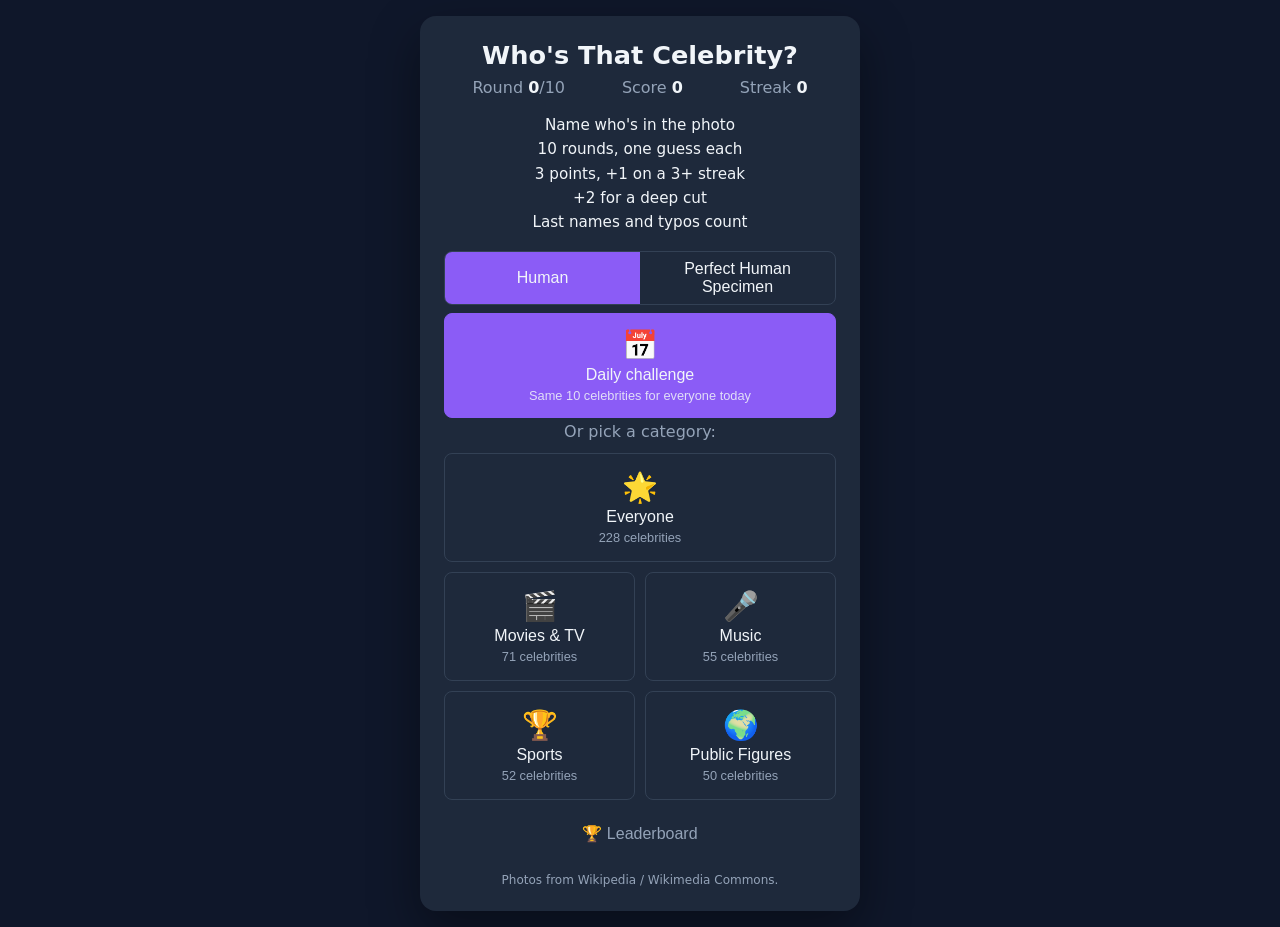
==== public/index.html @ ff6e4994 "Add daily challenge, leaderboard, and cPanel hosting The game moves to GoDaddy cPanel hosting at who" ====
<!doctype html>
<html lang="en">
<head>
  <meta charset="utf-8" />
  <meta name="viewport" content="width=device-width, initial-scale=1" />
  <title>Who's That Celebrity?</title>
  <link rel="stylesheet" href="style.css" />
</head>
<body>
  <main class="card">
    <header>
      <button id="home-btn" class="home-btn" type="button" hidden>← Home</button>
      <h1>Who's That Celebrity?</h1>
      <p id="category-label" class="muted" hidden></p>
      <div class="stats">
        <span>Round <strong id="round">0</strong>/<span id="total">10</span></span>
        <span>Score <strong id="score">0</strong></span>
        <span>Streak <strong id="streak">0</strong></span>
      </div>
    </header>

    <section id="start-screen">
      <ul class="rules">
        <li>Name who's in the photo</li>
        <li>10 rounds, one guess each</li>
        <li>3 points, +1 on a 3+ streak</li>
        <li>+2 for a deep cut</li>
        <li>Last names and typos count</li>
      </ul>
      <div id="mode-picker" class="segmented" role="group" aria-label="Difficulty">
        <button type="button" data-mode="easy" aria-pressed="true">Human</button>
        <button type="button" data-mode="hard" aria-pressed="false">Perfect Human Specimen</button>
      </div>
      <button id="daily-btn" class="daily primary" type="button">
        <span class="emoji">📅</span>
        <span>Daily challenge</span>
        <span id="daily-status" class="count"></span>
      </button>
      <p class="muted">Or pick a category:</p>
      <div id="category-list" class="category-list"></div>
      <button id="leaderboard-btn" class="link-btn" type="button">🏆 Leaderboard</button>
    </section>

    <section id="game-screen" hidden>
      <div class="photo-frame">
        <div id="loading">Loading…</div>
        <img id="photo" alt="Mystery celebrity" hidden />
      </div>
      <form id="guess-form" autocomplete="off">
        <input id="guess-input" type="text" placeholder="Who is this?" autofocus />
        <button type="submit" class="primary">Guess</button>
      </form>
      <div class="actions">
        <button id="skip-btn" type="button">Skip</button>
        <button id="retry-btn" type="button" class="primary" hidden>Retry</button>
      </div>
      <p id="feedback" class="feedback" aria-live="polite"></p>
    </section>

    <section id="end-screen" hidden>
      <h2>Game over!</h2>
      <p id="final-score"></p>
      <form id="submit-form" class="submit-form" autocomplete="off" hidden>
        <input id="nickname-input" type="text" maxlength="20" placeholder="Your nickname" aria-label="Nickname" />
        <button type="submit" class="primary">Submit score</button>
      </form>
      <p id="submit-status" class="muted" aria-live="polite"></p>
      <ol id="end-board" class="board" hidden></ol>
      <ul id="summary"></ul>
      <div class="actions">
        <button id="change-category-btn">Change category</button>
        <button id="restart-btn" class="primary">Play again</button>
      </div>
    </section>

    <section id="leaderboard-screen" hidden>
      <h2>🏆 Leaderboard</h2>
      <div id="lb-kind" class="segmented" role="group" aria-label="Leaderboard">
        <button type="button" data-kind="daily">Daily challenge</button>
        <button type="button" data-kind="random">Random games</button>
      </div>
      <div id="lb-mode" class="segmented" role="group" aria-label="Difficulty">
        <button type="button" data-mode="easy">Human</button>
        <button type="button" data-mode="hard">Perfect Human Specimen</button>
      </div>
      <select id="lb-category" aria-label="Category"></select>
      <p id="lb-note" class="muted"></p>
      <p id="lb-status" class="muted" aria-live="polite"></p>
      <ol id="lb-list" class="board" hidden></ol>
    </section>

    <footer>Photos from Wikipedia / Wikimedia Commons.</footer>
  </main>

  <script src="celebrities.js"></script>
  <script src="game.js"></script>
</body>
</html>
---- public/style.css ----
:root {
  --bg: #0f172a;
  --card: #1e293b;
  --text: #f1f5f9;
  --muted: #94a3b8;
  --accent: #8b5cf6;
  --good: #22c55e;
  --bad: #ef4444;
}

* { box-sizing: border-box; }

/* display rules below (flex, grid) would otherwise override the hidden attribute */
[hidden] { display: none !important; }

body {
  margin: 0;
  min-height: 100vh;
  display: grid;
  place-items: center;
  background: var(--bg);
  color: var(--text);
  font-family: system-ui, -apple-system, sans-serif;
  padding: 16px;
}

.card {
  width: 100%;
  max-width: 440px;
  background: var(--card);
  border-radius: 16px;
  padding: 24px;
  text-align: center;
  box-shadow: 0 20px 50px rgba(0, 0, 0, 0.4);
}

h1 { margin: 0 0 8px; font-size: 1.6rem; }

.home-btn {
  display: block;
  margin: -8px 0 8px -8px;
  padding: 6px 10px;
  border: none;
  font-size: 0.9rem;
  color: var(--muted);
}
.home-btn:hover { color: var(--text); }

.stats {
  display: flex;
  justify-content: space-around;
  color: var(--muted);
  margin-bottom: 16px;
}
.stats strong { color: var(--text); }

.photo-frame {
  position: relative;
  width: 100%;
  aspect-ratio: 3 / 4;
  background: #0b1222;
  border-radius: 12px;
  overflow: hidden;
  display: grid;
  place-items: center;
}
#photo { width: 100%; height: 100%; object-fit: cover; object-position: top; }
#loading { color: var(--muted); }

.muted { color: var(--muted); margin: 4px 0 12px; }

.rules {
  list-style: none;
  margin: 0 0 16px;
  padding: 0;
  font-size: 0.95rem;
  line-height: 1.6;
}

.segmented {
  display: grid;
  grid-template-columns: 1fr 1fr;
  margin: 4px 0 8px;
  border: 1px solid #334155;
  border-radius: 8px;
  overflow: hidden;
}
.segmented button { border: none; border-radius: 0; padding: 8px 12px; }
.segmented button[aria-pressed="true"] { background: var(--accent); }

.daily {
  width: 100%;
  margin-top: 8px;
  padding: 14px 8px;
  display: flex;
  flex-direction: column;
  align-items: center;
  gap: 4px;
}
.daily .emoji { font-size: 1.8rem; }
.daily .count { font-size: 0.8rem; opacity: 0.85; }

.link-btn { margin-top: 14px; border: none; color: var(--muted); }
.link-btn:hover { color: var(--text); }

.submit-form { margin-top: 8px; }

select {
  width: 100%;
  margin: 4px 0;
  padding: 10px;
  border-radius: 8px;
  border: 1px solid #334155;
  background: #0b1222;
  color: var(--text);
  font-size: 1rem;
}

.board { list-style: none; padding: 0; margin: 8px 0; text-align: left; }
.board li { display: flex; gap: 10px; padding: 6px 8px; border-bottom: 1px solid #334155; }
.board .rank { width: 2.5em; color: var(--muted); }
.board .name { flex: 1; overflow: hidden; text-overflow: ellipsis; white-space: nowrap; }
.board .points { font-weight: 600; }
.board li.you { background: rgba(139, 92, 246, 0.2); border-radius: 6px; }
.board li.gap, .board li.empty { justify-content: center; color: var(--muted); border-bottom: none; }

.category-list {
  display: grid;
  grid-template-columns: 1fr 1fr;
  gap: 10px;
}
.category-list button {
  padding: 16px 8px;
  display: flex;
  flex-direction: column;
  align-items: center;
  gap: 4px;
}
.category-list button.everyone { grid-column: 1 / -1; }
.category-list .emoji { font-size: 1.8rem; }
.category-list .count { font-size: 0.8rem; color: var(--muted); }

form { display: flex; gap: 8px; margin-top: 16px; }
input {
  flex: 1;
  padding: 12px;
  border-radius: 8px;
  border: 1px solid #334155;
  background: #0b1222;
  color: var(--text);
  font-size: 1rem;
}
input:focus { outline: 2px solid var(--accent); border-color: transparent; }

button {
  padding: 10px 16px;
  border-radius: 8px;
  border: 1px solid #334155;
  background: transparent;
  color: var(--text);
  font-size: 1rem;
  cursor: pointer;
}
button:hover { background: #334155; }
button:disabled { opacity: 0.4; cursor: not-allowed; }
button.primary { background: var(--accent); border-color: var(--accent); }
button.primary:hover { filter: brightness(1.1); }

.actions { display: flex; justify-content: center; gap: 8px; margin-top: 12px; }

.feedback { min-height: 1.4em; font-weight: 600; }
.feedback.good { color: var(--good); }
.feedback.bad { color: var(--bad); }

#summary { list-style: none; padding: 0; text-align: left; }
#summary li { padding: 4px 0; border-bottom: 1px solid #334155; }

footer { margin-top: 20px; font-size: 0.75rem; color: var(--muted); }

.shake { animation: shake 0.3s; }
@keyframes shake {
  25% { transform: translateX(-6px); }
  75% { transform: translateX(6px); }
}
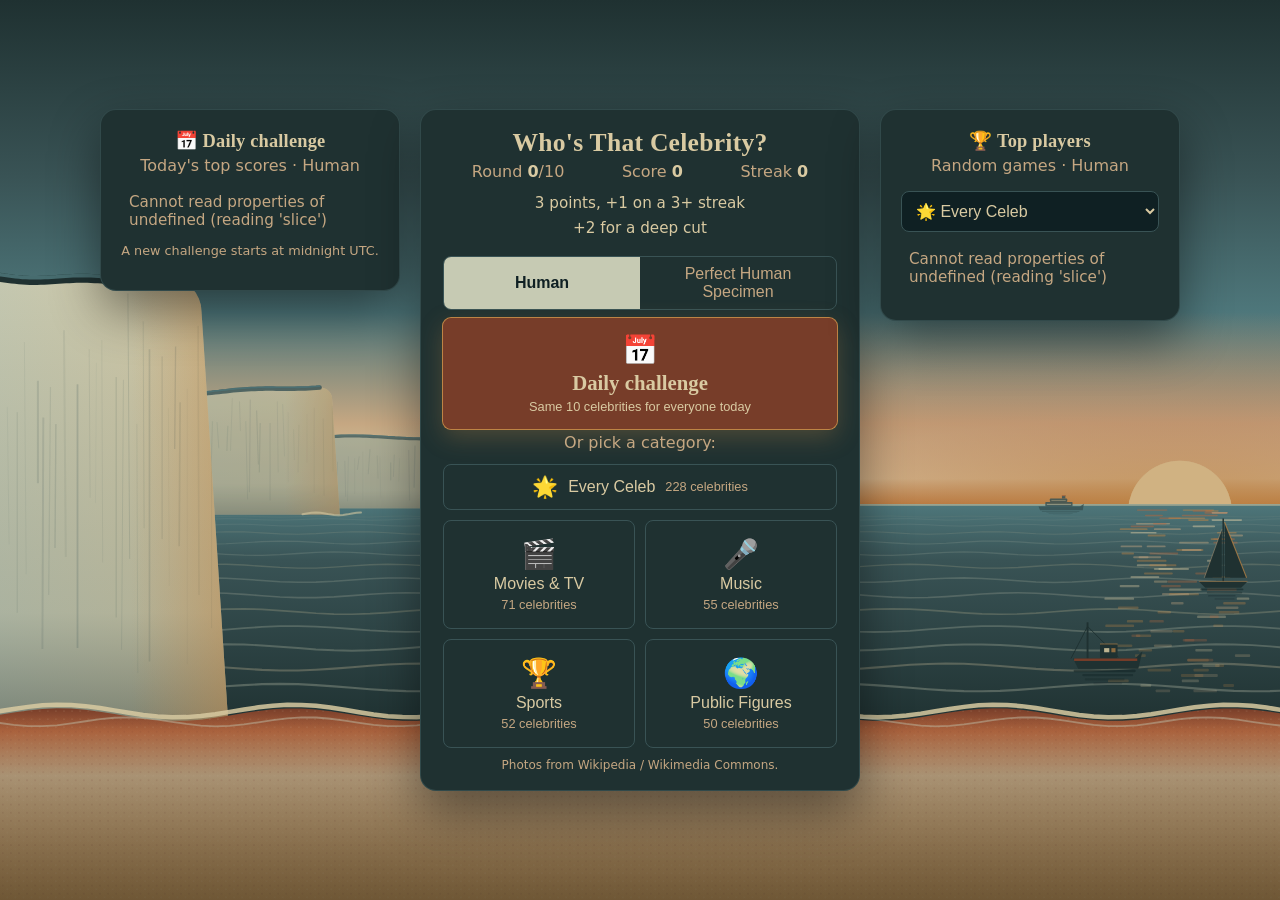
==== commit 7690c03c: "Redesign: dusk palette, beach background, leaderboard panels - New theme from a ten-colour dusk pale" ====
--- a/public/index.html
+++ b/public/index.html
@@ -3,10 +3,19 @@
 <head>
   <meta charset="utf-8" />
   <meta name="viewport" content="width=device-width, initial-scale=1" />
+  <meta name="theme-color" content="#1f3131" />
   <title>Who's That Celebrity?</title>
   <link rel="stylesheet" href="style.css" />
 </head>
 <body>
+  <div class="layout">
+  <aside id="daily-panel" class="panel" aria-label="Daily challenge">
+    <h2>📅 Daily challenge</h2>
+    <p class="muted">Today's top scores · <span id="side-daily-mode">Human</span></p>
+    <ol id="side-daily-board" class="board"></ol>
+    <p class="muted small">A new challenge starts at midnight UTC.</p>
+  </aside>
+
   <main class="card">
     <header>
       <button id="home-btn" class="home-btn" type="button" hidden>← Home</button>
@@ -17,23 +26,21 @@
         <span>Score <strong id="score">0</strong></span>
         <span>Streak <strong id="streak">0</strong></span>
       </div>
+      <div id="progress" class="progress" aria-hidden="true" hidden></div>
     </header>
 
     <section id="start-screen">
       <ul class="rules">
-        <li>Name who's in the photo</li>
-        <li>10 rounds, one guess each</li>
         <li>3 points, +1 on a 3+ streak</li>
         <li>+2 for a deep cut</li>
-        <li>Last names and typos count</li>
       </ul>
       <div id="mode-picker" class="segmented" role="group" aria-label="Difficulty">
         <button type="button" data-mode="easy" aria-pressed="true">Human</button>
         <button type="button" data-mode="hard" aria-pressed="false">Perfect Human Specimen</button>
       </div>
-      <button id="daily-btn" class="daily primary" type="button">
+      <button id="daily-btn" class="daily cta" type="button">
         <span class="emoji">📅</span>
-        <span>Daily challenge</span>
+        <span class="daily-title">Daily challenge</span>
         <span id="daily-status" class="count"></span>
       </button>
       <p class="muted">Or pick a category:</p>
@@ -92,6 +99,14 @@
     <footer>Photos from Wikipedia / Wikimedia Commons.</footer>
   </main>
 
+  <aside id="top-panel" class="panel" aria-label="Top players">
+    <h2>🏆 Top players</h2>
+    <p class="muted">Random games · <span id="side-top-mode">Human</span></p>
+    <select id="side-category" aria-label="Category"></select>
+    <ol id="side-top-board" class="board"></ol>
+  </aside>
+  </div>
+
   <script src="celebrities.js"></script>
   <script src="game.js"></script>
 </body>
--- a/public/style.css
+++ b/public/style.css
@@ -1,11 +1,29 @@
 :root {
-  --bg: #0f172a;
-  --card: #1e293b;
-  --text: #f1f5f9;
-  --muted: #94a3b8;
-  --accent: #8b5cf6;
-  --good: #22c55e;
-  --bad: #ef4444;
+  /* The ten-colour dusk palette, dark to light and cool to warm. */
+  --ink: #0f2023;
+  --slate: #1f3131;
+  --slate-teal: #395355;
+  --teal: #4e777b;
+  --sage: #c6cab3;
+  --cream: #d9caa2;
+  --sand: #c5a782;
+  --amber: #bd8445;
+  --burnt: #b2663f;
+  --rust: #773d29;
+
+  /* Roles. Text pairs are all WCAG AA (4.5:1 or more); teal, amber and burnt
+     orange are too dim for text on the cards, so they're used as fills. */
+  --card: var(--slate);
+  --line: var(--slate-teal);
+  --line-soft: rgba(57, 83, 85, 0.7);
+  --hover: #2a4244;
+  --text: var(--cream);
+  --muted: var(--sand);
+  --accent: var(--amber);          /* main buttons, ink text */
+  --accent-hover: #cc9555;
+  --on-accent: var(--ink);
+  --good: var(--sage);
+  --bad: #e07b4f;                  /* burnt orange, lightened for text */
 }
 
 * { box-sizing: border-box; }
@@ -17,24 +35,51 @@
   margin: 0;
   min-height: 100vh;
   display: grid;
-  place-items: center;
-  background: var(--bg);
+  align-items: center;
+  background: var(--ink);
   color: var(--text);
   font-family: system-ui, -apple-system, sans-serif;
   padding: 16px;
 }
+
+/* A beach at dusk behind everything (beach.svg, drawn with the palette). It's a
+   fixed layer rather than background-attachment: fixed, which iPhones ignore. */
+body::before {
+  content: "";
+  position: fixed;
+  inset: 0;
+  z-index: -1;
+  background: var(--ink) url("beach.svg") center / cover no-repeat;
+}
+
+/* Phones: just the game. Wider screens: the daily challenge and top players
+   beside it (see the media queries at the end). */
+.layout {
+  display: grid;
+  grid-template-columns: minmax(0, 440px);
+  grid-template-areas: "main";
+  justify-content: center;
+  align-items: start;
+  gap: 20px;
+}
+.card { grid-area: main; }
+#daily-panel { grid-area: daily; }
+#top-panel { grid-area: top; }
+.panel { display: none; }
 
 .card {
   width: 100%;
   max-width: 440px;
   background: var(--card);
+  border: 1px solid var(--line-soft);
   border-radius: 16px;
   padding: 24px;
   text-align: center;
-  box-shadow: 0 20px 50px rgba(0, 0, 0, 0.4);
-}
-
-h1 { margin: 0 0 8px; font-size: 1.6rem; }
+  box-shadow: 0 20px 50px rgba(0, 0, 0, 0.45);
+}
+
+h1, h2 { font-family: ui-serif, Georgia, "Times New Roman", serif; font-weight: 700; letter-spacing: 0.01em; }
+h1 { margin: 0 0 8px; font-size: 1.75rem; }
 
 .home-btn {
   display: block;
@@ -54,11 +99,19 @@
 }
 .stats strong { color: var(--text); }
 
+/* Round-by-round results under the stats. */
+.progress { display: flex; justify-content: center; gap: 6px; margin: -6px 0 14px; }
+.progress span { width: 22px; height: 6px; border-radius: 3px; background: var(--slate-teal); }
+.progress .current { background: var(--teal); box-shadow: 0 0 0 1px var(--sage); }
+.progress .right { background: var(--sage); }
+.progress .deep { background: var(--amber); }
+.progress .wrong { background: var(--burnt); }
+
 .photo-frame {
   position: relative;
   width: 100%;
   aspect-ratio: 3 / 4;
-  background: #0b1222;
+  background: var(--ink);
   border-radius: 12px;
   overflow: hidden;
   display: grid;
@@ -81,12 +134,13 @@
   display: grid;
   grid-template-columns: 1fr 1fr;
   margin: 4px 0 8px;
-  border: 1px solid #334155;
+  border: 1px solid var(--line);
   border-radius: 8px;
   overflow: hidden;
 }
-.segmented button { border: none; border-radius: 0; padding: 8px 12px; }
-.segmented button[aria-pressed="true"] { background: var(--accent); }
+.segmented button { border: none; border-radius: 0; padding: 8px 12px; color: var(--muted); }
+.segmented button[aria-pressed="true"] { background: var(--sage); color: var(--ink); font-weight: 600; }
+.segmented button[aria-pressed="true"]:hover { background: var(--sage); }
 
 .daily {
   width: 100%;
@@ -97,8 +151,11 @@
   align-items: center;
   gap: 4px;
 }
+/* The daily challenge is the headline option: bigger, with an amber glow. */
+.daily.cta { box-shadow: 0 0 0 1px var(--amber), 0 8px 24px rgba(189, 132, 69, 0.3); }
+.daily .daily-title { font-family: ui-serif, Georgia, "Times New Roman", serif; font-size: 1.3rem; }
 .daily .emoji { font-size: 1.8rem; }
-.daily .count { font-size: 0.8rem; opacity: 0.85; }
+.daily .count { font-size: 0.8rem; font-weight: 400; }
 
 .link-btn { margin-top: 14px; border: none; color: var(--muted); }
 .link-btn:hover { color: var(--text); }
@@ -110,18 +167,18 @@
   margin: 4px 0;
   padding: 10px;
   border-radius: 8px;
-  border: 1px solid #334155;
-  background: #0b1222;
+  border: 1px solid var(--line);
+  background: var(--ink);
   color: var(--text);
   font-size: 1rem;
 }
 
 .board { list-style: none; padding: 0; margin: 8px 0; text-align: left; }
-.board li { display: flex; gap: 10px; padding: 6px 8px; border-bottom: 1px solid #334155; }
+.board li { display: flex; gap: 10px; padding: 6px 8px; border-bottom: 1px solid var(--line-soft); }
 .board .rank { width: 2.5em; color: var(--muted); }
 .board .name { flex: 1; overflow: hidden; text-overflow: ellipsis; white-space: nowrap; }
 .board .points { font-weight: 600; }
-.board li.you { background: rgba(139, 92, 246, 0.2); border-radius: 6px; }
+.board li.you { background: rgba(189, 132, 69, 0.16); box-shadow: inset 3px 0 0 var(--amber); border-radius: 6px; }
 .board li.gap, .board li.empty { justify-content: center; color: var(--muted); border-bottom: none; }
 
 .category-list {
@@ -136,7 +193,9 @@
   align-items: center;
   gap: 4px;
 }
-.category-list button.everyone { grid-column: 1 / -1; }
+/* Every Celeb spans the row but stays slim, so the daily challenge stands out. */
+.category-list button.everyone { grid-column: 1 / -1; flex-direction: row; justify-content: center; gap: 10px; padding: 10px 8px; }
+.category-list button.everyone .emoji { font-size: 1.3rem; }
 .category-list .emoji { font-size: 1.8rem; }
 .category-list .count { font-size: 0.8rem; color: var(--muted); }
 
@@ -145,26 +204,38 @@
   flex: 1;
   padding: 12px;
   border-radius: 8px;
-  border: 1px solid #334155;
-  background: #0b1222;
+  border: 1px solid var(--line);
+  background: var(--ink);
   color: var(--text);
   font-size: 1rem;
 }
+input::placeholder { color: var(--muted); }
 input:focus { outline: 2px solid var(--accent); border-color: transparent; }
 
 button {
   padding: 10px 16px;
   border-radius: 8px;
-  border: 1px solid #334155;
+  border: 1px solid var(--line);
   background: transparent;
   color: var(--text);
   font-size: 1rem;
   cursor: pointer;
 }
-button:hover { background: #334155; }
-button:disabled { opacity: 0.4; cursor: not-allowed; }
-button.primary { background: var(--accent); border-color: var(--accent); }
-button.primary:hover { filter: brightness(1.1); }
+button:hover { background: var(--hover); }
+button:focus-visible, select:focus-visible { outline: 2px solid var(--accent); outline-offset: 2px; }
+button:disabled { opacity: 0.45; cursor: not-allowed; }
+button.primary { background: var(--accent); border-color: var(--accent); color: var(--on-accent); font-weight: 600; }
+button.primary:hover { background: var(--accent-hover); border-color: var(--accent-hover); }
+/* The daily challenge gets the deepest warm colour, so it stands apart from Guess and Submit. */
+button.cta { background: var(--rust); border-color: var(--rust); color: var(--cream); font-weight: 600; }
+button.cta:hover { background: var(--rust); border-color: var(--amber); box-shadow: inset 0 0 0 1px var(--amber); }
+button.cta:disabled,
+button.cta:disabled:hover { background: transparent; border-color: var(--line); color: var(--muted); opacity: 1; }
+.panel .cta { width: 100%; margin: 4px 0 8px; }
+.shake input { border-color: var(--burnt); }
+/* Disabled main buttons go outlined instead of a faded amber, so their text stays readable. */
+button.primary:disabled,
+button.primary:disabled:hover { background: transparent; border-color: var(--line); color: var(--muted); opacity: 1; }
 
 .actions { display: flex; justify-content: center; gap: 8px; margin-top: 12px; }
 
@@ -173,7 +244,7 @@
 .feedback.bad { color: var(--bad); }
 
 #summary { list-style: none; padding: 0; text-align: left; }
-#summary li { padding: 4px 0; border-bottom: 1px solid #334155; }
+#summary li { padding: 4px 0; border-bottom: 1px solid var(--line-soft); }
 
 footer { margin-top: 20px; font-size: 0.75rem; color: var(--muted); }
 
@@ -182,3 +253,51 @@
   25% { transform: translateX(-6px); }
   75% { transform: translateX(6px); }
 }
+
+.panel {
+  background: var(--card);
+  border: 1px solid var(--line-soft);
+  border-radius: 16px;
+  padding: 20px;
+  text-align: center;
+  box-shadow: 0 20px 50px rgba(0, 0, 0, 0.45);
+}
+.panel h2 { margin: 0 0 4px; font-size: 1.15rem; }
+.panel .primary { width: 100%; margin: 4px 0 8px; }
+.panel .board { font-size: 0.95rem; }
+.small { font-size: 0.8rem; }
+
+/* Desktop: tighter spacing, and the photo shrinks with the window height so a
+   whole round fits on screen without scrolling (about 355px is everything else). */
+@media (min-width: 820px) {
+  body { padding: 12px 16px; }
+  .card { padding: 18px 22px; }
+  h1 { font-size: 1.6rem; margin-bottom: 4px; }
+  .home-btn { margin: -6px 0 2px -8px; }
+  #category-label { margin: 2px 0 6px; }
+  .stats { margin-bottom: 10px; }
+  .progress { margin: -2px 0 10px; }
+  .photo-frame { aspect-ratio: auto; height: clamp(240px, calc(100vh - 355px), 520px); }
+  form { margin-top: 10px; }
+  .actions { margin-top: 8px; }
+  .feedback { margin: 8px 0 0; }
+  footer { margin-top: 10px; }
+}
+
+/* Panels need the leaderboard, so they only appear on the website (body.online),
+   and they replace the leaderboard button inside the card.
+   game.js uses the same 820px breakpoint (PANELS_MEDIA). */
+@media (min-width: 820px) {
+  body.online .layout {
+    grid-template-columns: minmax(0, 440px) 300px;
+    grid-template-areas: "main daily" "main top";
+  }
+  body.online .panel { display: block; }
+  body.online #leaderboard-btn { display: none; }
+}
+@media (min-width: 1160px) {
+  body.online .layout {
+    grid-template-columns: 300px minmax(0, 440px) 300px;
+    grid-template-areas: "daily main top";
+  }
+}
